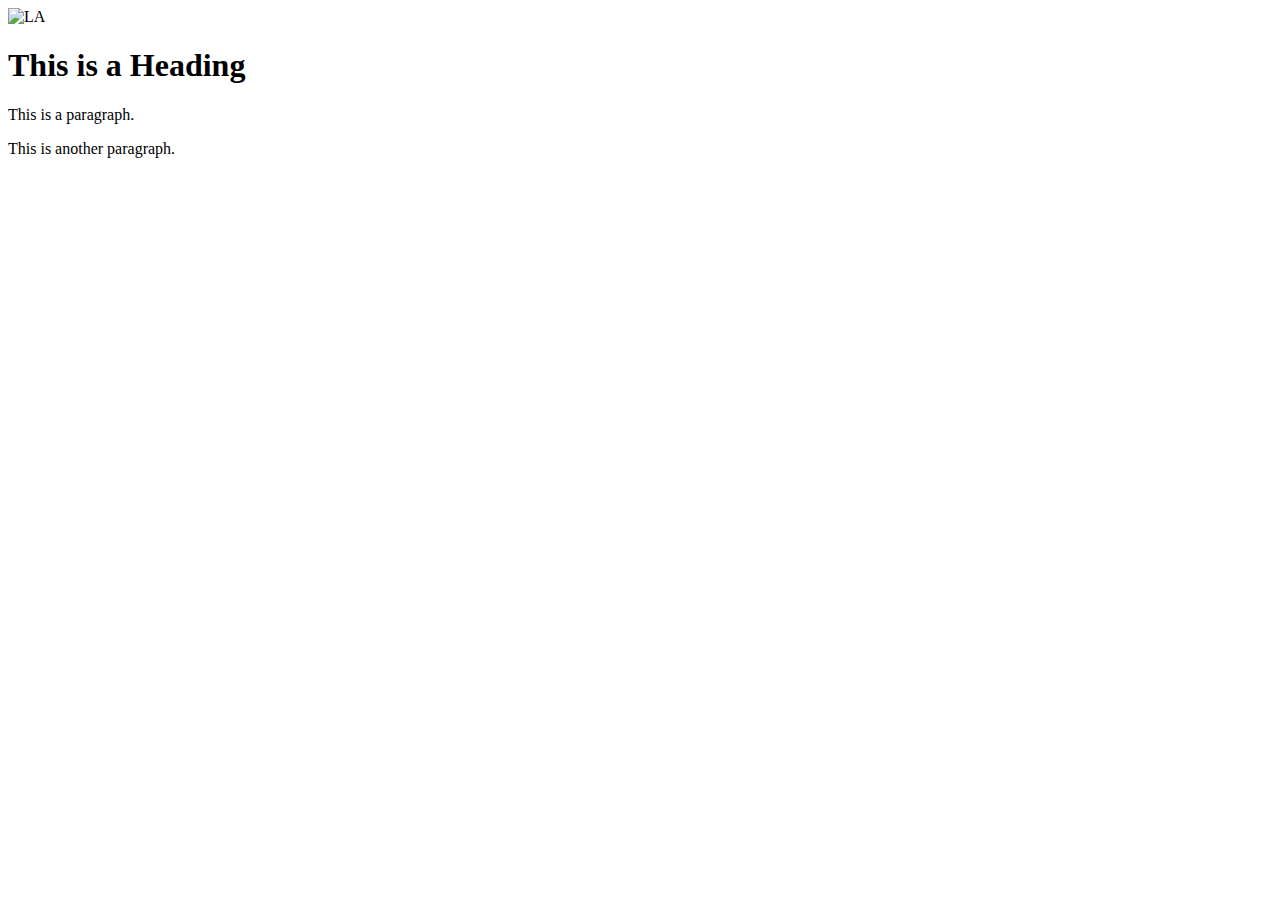
==== html/index.html @ ad1d6fe4 "README" ====
<!DOCTYPE html>
<html lang="en">
<meta charset="UTF-8">
<title>Page Title</title>
<meta name="viewport" content="width=device-width,initial-scale=1">
<link rel="stylesheet" href="">
<style>
</style>
<script src=""></script>
<body>

<img src="img_la.jpg" alt="LA" style="width:100%">

<div class="">
 <h1>This is a Heading</h1>
 <p>This is a paragraph.</p>
 <p>This is another paragraph.</p>
</div>

</body>
</html>
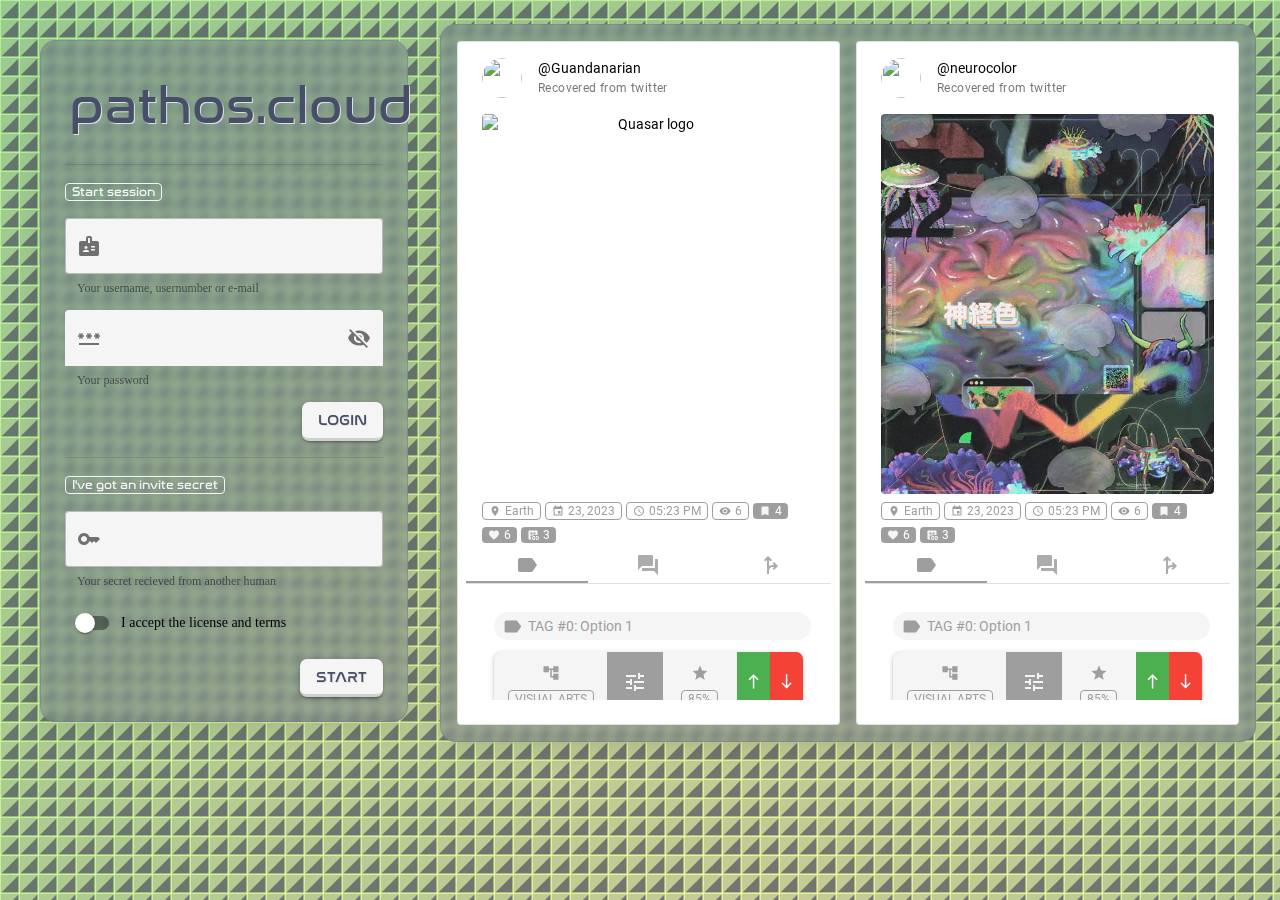
==== commit 6cdd706b: "shale" ====
--- a/html/index.html
+++ b/html/index.html
@@ -1,21 +1 @@
- <!DOCTYPE html>
-<html lang="en">
-<meta charset="UTF-8">
-<title>Page Title</title>
-<meta name="viewport" content="width=device-width,initial-scale=1">
-<link rel="stylesheet" href="">
-<style>
-</style>
-<script src=""></script>
-<body>
-
-<img src="img_la.jpg" alt="LA" style="width:100%">
-
-<div class="">
- <h1>This is a Heading</h1>
- <p>This is a paragraph.</p>
- <p>This is another paragraph.</p>
-</div>
-
-</body>
-</html> 
+<!DOCTYPE html><html><head><title>pathos</title><meta charset=utf-8><meta name=description content="Pathos cloud frontend"><meta name=format-detection content="telephone=no"><meta name=msapplication-tap-highlight content=no><meta name=viewport content="user-scalable=no,initial-scale=1,maximum-scale=1,minimum-scale=1,width=device-width"><link rel=icon type=image/png sizes=128x128 href=icons/favicon-128x128.png><link rel=icon type=image/png sizes=96x96 href=icons/favicon-96x96.png><link rel=icon type=image/png sizes=32x32 href=icons/favicon-32x32.png><link rel=icon type=image/png sizes=16x16 href=icons/favicon-16x16.png><link rel=icon type=image/ico href=favicon.ico><script defer src=js/vendor.fe02e30d.js></script><script defer src=js/app.ebe78bbb.js></script><link href=css/vendor.1088355d.css rel=stylesheet><link href=css/app.d0e7c863.css rel=stylesheet></head><body><div id=q-app></div></body></html>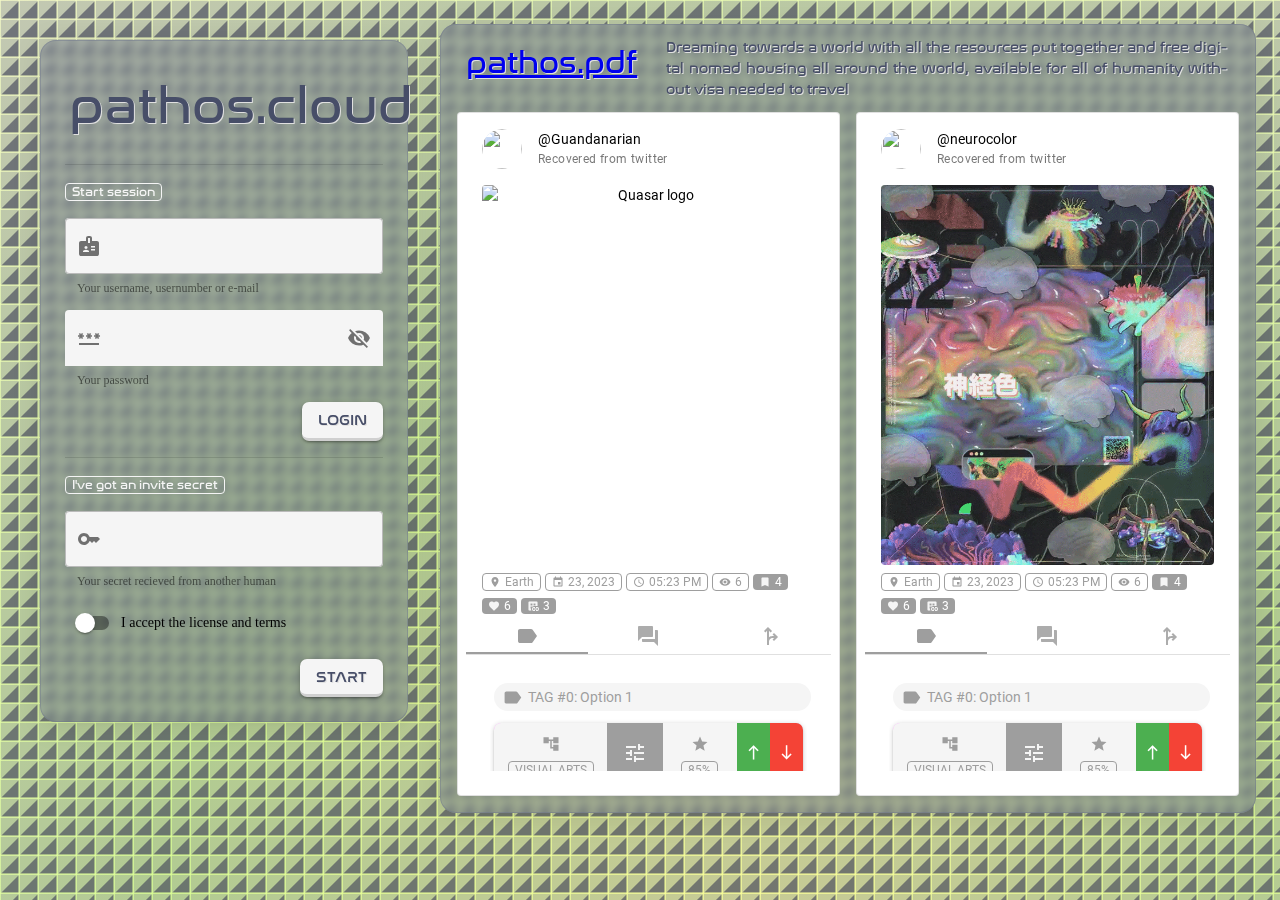
==== commit f41bb74b: ":egg: Vision and pdf added" ====
--- a/html/index.html
+++ b/html/index.html
@@ -1 +1 @@
-<!DOCTYPE html><html><head><title>pathos</title><meta charset=utf-8><meta name=description content="Pathos cloud frontend"><meta name=format-detection content="telephone=no"><meta name=msapplication-tap-highlight content=no><meta name=viewport content="user-scalable=no,initial-scale=1,maximum-scale=1,minimum-scale=1,width=device-width"><link rel=icon type=image/png sizes=128x128 href=icons/favicon-128x128.png><link rel=icon type=image/png sizes=96x96 href=icons/favicon-96x96.png><link rel=icon type=image/png sizes=32x32 href=icons/favicon-32x32.png><link rel=icon type=image/png sizes=16x16 href=icons/favicon-16x16.png><link rel=icon type=image/ico href=favicon.ico><script defer src=js/vendor.fe02e30d.js></script><script defer src=js/app.ebe78bbb.js></script><link href=css/vendor.1088355d.css rel=stylesheet><link href=css/app.d0e7c863.css rel=stylesheet></head><body><div id=q-app></div></body></html>+<!DOCTYPE html><html><head><title>pathos</title><meta charset=utf-8><meta name=description content="Pathos cloud frontend"><meta name=format-detection content="telephone=no"><meta name=msapplication-tap-highlight content=no><meta name=viewport content="user-scalable=no,initial-scale=1,maximum-scale=1,minimum-scale=1,width=device-width"><link rel=icon type=image/png sizes=128x128 href=icons/favicon-128x128.png><link rel=icon type=image/png sizes=96x96 href=icons/favicon-96x96.png><link rel=icon type=image/png sizes=32x32 href=icons/favicon-32x32.png><link rel=icon type=image/png sizes=16x16 href=icons/favicon-16x16.png><link rel=icon type=image/ico href=favicon.ico><script defer src=js/vendor.b17c7282.js></script><script defer src=js/app.af991b58.js></script><link href=css/vendor.1088355d.css rel=stylesheet><link href=css/app.152866d2.css rel=stylesheet></head><body><div id=q-app></div></body></html>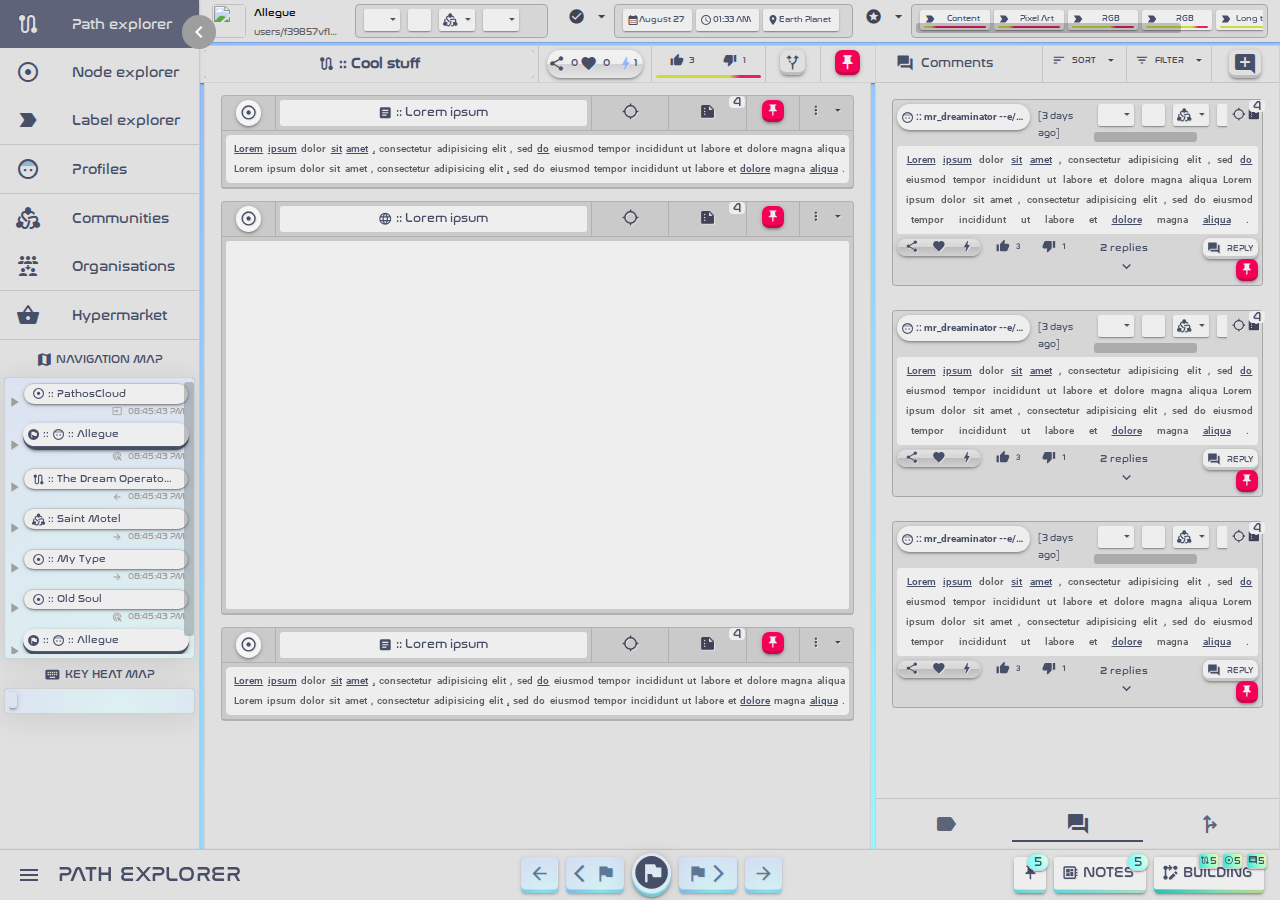
==== commit 6ccb14e5: ":space_invader: PathosCloud first sight" ====
--- a/html/index.html
+++ b/html/index.html
@@ -1 +1 @@
-<!DOCTYPE html><html><head><title>pathos</title><meta charset=utf-8><meta name=description content="Pathos cloud frontend"><meta name=format-detection content="telephone=no"><meta name=msapplication-tap-highlight content=no><meta name=viewport content="user-scalable=no,initial-scale=1,maximum-scale=1,minimum-scale=1,width=device-width"><link rel=icon type=image/png sizes=128x128 href=icons/favicon-128x128.png><link rel=icon type=image/png sizes=96x96 href=icons/favicon-96x96.png><link rel=icon type=image/png sizes=32x32 href=icons/favicon-32x32.png><link rel=icon type=image/png sizes=16x16 href=icons/favicon-16x16.png><link rel=icon type=image/ico href=favicon.ico><script defer src=js/vendor.b17c7282.js></script><script defer src=js/app.af991b58.js></script><link href=css/vendor.1088355d.css rel=stylesheet><link href=css/app.152866d2.css rel=stylesheet></head><body><div id=q-app></div></body></html>+<!DOCTYPE html><html><head><title>pathos</title><meta charset=utf-8><meta name=description content="Pathos Cloud"><meta name=format-detection content="telephone=no"><meta name=msapplication-tap-highlight content=no><meta name=viewport content="user-scalable=no,initial-scale=1,maximum-scale=1,minimum-scale=1,width=device-width"><link rel=icon type=image/png sizes=128x128 href=icons/favicon-128x128.png><link rel=icon type=image/png sizes=96x96 href=icons/favicon-96x96.png><link rel=icon type=image/png sizes=32x32 href=icons/favicon-32x32.png><link rel=icon type=image/png sizes=16x16 href=icons/favicon-16x16.png><link rel=icon type=image/ico href=favicon.ico><script defer src=js/vendor.cfce3579.js></script><script defer src=js/app.06155319.js></script><link href=css/vendor.16c659be.css rel=stylesheet><link href=css/app.0662a8e0.css rel=stylesheet></head><body><div id=q-app></div></body></html>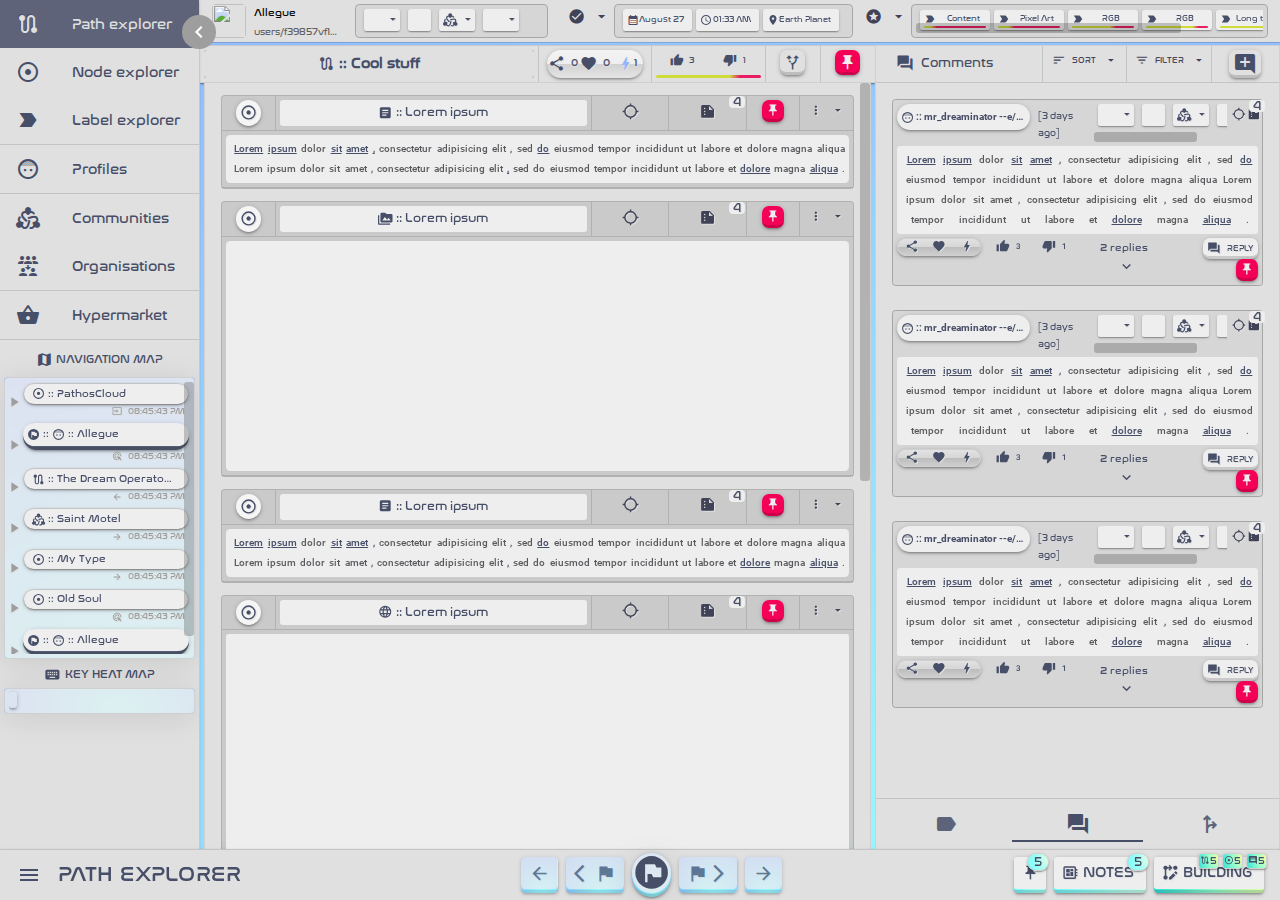
==== commit 2f2be0b3: ":egg: better look" ====
--- a/html/index.html
+++ b/html/index.html
@@ -1 +1 @@
-<!DOCTYPE html><html><head><title>pathos</title><meta charset=utf-8><meta name=description content="Pathos Cloud"><meta name=format-detection content="telephone=no"><meta name=msapplication-tap-highlight content=no><meta name=viewport content="user-scalable=no,initial-scale=1,maximum-scale=1,minimum-scale=1,width=device-width"><link rel=icon type=image/png sizes=128x128 href=icons/favicon-128x128.png><link rel=icon type=image/png sizes=96x96 href=icons/favicon-96x96.png><link rel=icon type=image/png sizes=32x32 href=icons/favicon-32x32.png><link rel=icon type=image/png sizes=16x16 href=icons/favicon-16x16.png><link rel=icon type=image/ico href=favicon.ico><script defer src=js/vendor.cfce3579.js></script><script defer src=js/app.06155319.js></script><link href=css/vendor.16c659be.css rel=stylesheet><link href=css/app.0662a8e0.css rel=stylesheet></head><body><div id=q-app></div></body></html>+<!DOCTYPE html><html><head><title>pathos</title><meta charset=utf-8><meta name=description content="Pathos Cloud"><meta name=format-detection content="telephone=no"><meta name=msapplication-tap-highlight content=no><meta name=viewport content="user-scalable=no,initial-scale=1,maximum-scale=1,minimum-scale=1,width=device-width"><link rel=icon type=image/png sizes=128x128 href=icons/favicon-128x128.png><link rel=icon type=image/png sizes=96x96 href=icons/favicon-96x96.png><link rel=icon type=image/png sizes=32x32 href=icons/favicon-32x32.png><link rel=icon type=image/png sizes=16x16 href=icons/favicon-16x16.png><link rel=icon type=image/ico href=favicon.ico><script defer src=js/vendor.cfce3579.js></script><script defer src=js/app.f7dba7ca.js></script><link href=css/vendor.16c659be.css rel=stylesheet><link href=css/app.0662a8e0.css rel=stylesheet></head><body><div id=q-app></div></body></html>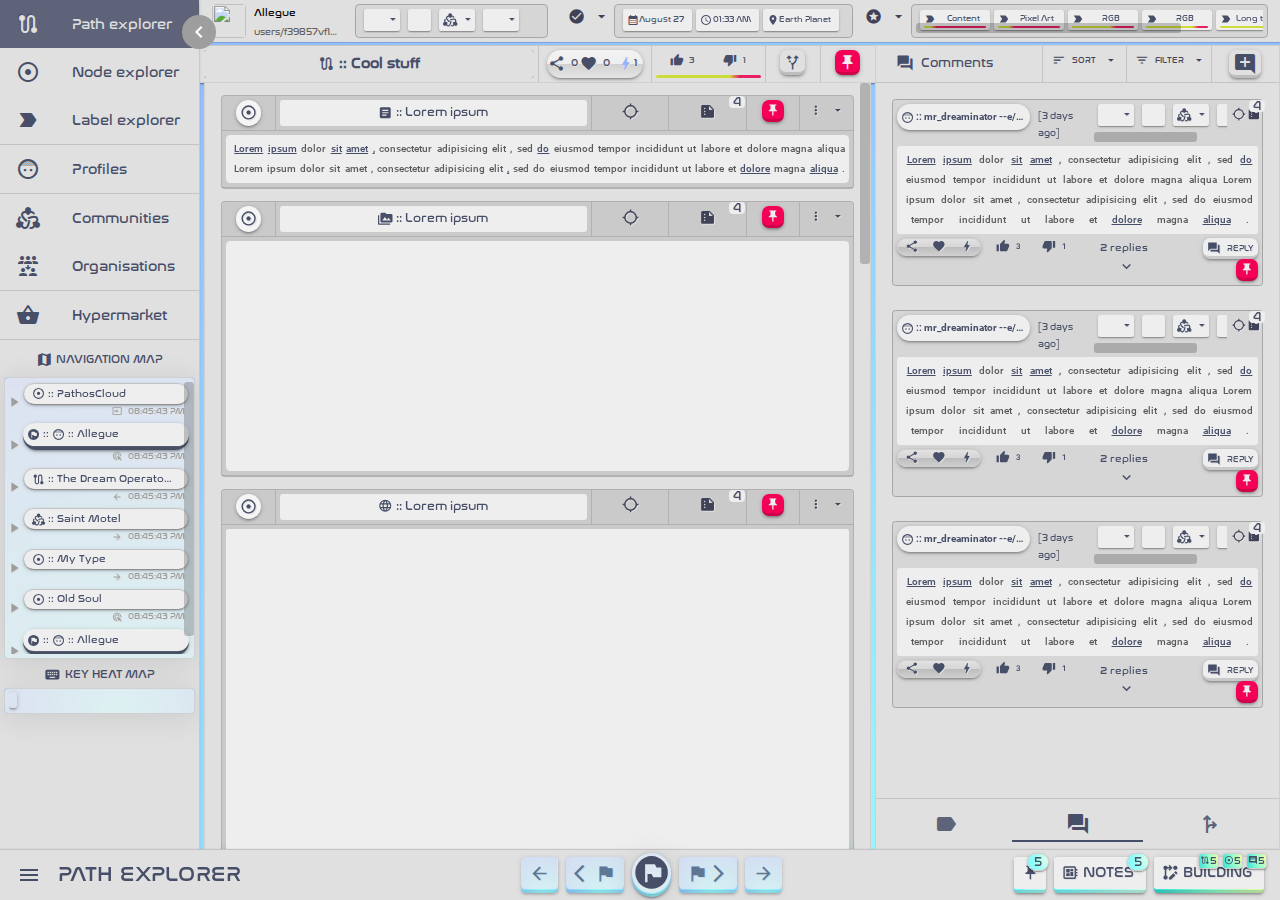
==== commit b8f3f515: ":egg: better looks again" ====
--- a/html/index.html
+++ b/html/index.html
@@ -1 +1 @@
-<!DOCTYPE html><html><head><title>pathos</title><meta charset=utf-8><meta name=description content="Pathos Cloud"><meta name=format-detection content="telephone=no"><meta name=msapplication-tap-highlight content=no><meta name=viewport content="user-scalable=no,initial-scale=1,maximum-scale=1,minimum-scale=1,width=device-width"><link rel=icon type=image/png sizes=128x128 href=icons/favicon-128x128.png><link rel=icon type=image/png sizes=96x96 href=icons/favicon-96x96.png><link rel=icon type=image/png sizes=32x32 href=icons/favicon-32x32.png><link rel=icon type=image/png sizes=16x16 href=icons/favicon-16x16.png><link rel=icon type=image/ico href=favicon.ico><script defer src=js/vendor.cfce3579.js></script><script defer src=js/app.f7dba7ca.js></script><link href=css/vendor.16c659be.css rel=stylesheet><link href=css/app.0662a8e0.css rel=stylesheet></head><body><div id=q-app></div></body></html>+<!DOCTYPE html><html><head><title>pathos</title><meta charset=utf-8><meta name=description content="Pathos Cloud"><meta name=format-detection content="telephone=no"><meta name=msapplication-tap-highlight content=no><meta name=viewport content="user-scalable=no,initial-scale=1,maximum-scale=1,minimum-scale=1,width=device-width"><link rel=icon type=image/png sizes=128x128 href=icons/favicon-128x128.png><link rel=icon type=image/png sizes=96x96 href=icons/favicon-96x96.png><link rel=icon type=image/png sizes=32x32 href=icons/favicon-32x32.png><link rel=icon type=image/png sizes=16x16 href=icons/favicon-16x16.png><link rel=icon type=image/ico href=favicon.ico><script defer src=js/vendor.cfce3579.js></script><script defer src=js/app.34f86c45.js></script><link href=css/vendor.16c659be.css rel=stylesheet><link href=css/app.0662a8e0.css rel=stylesheet></head><body><div id=q-app></div></body></html>